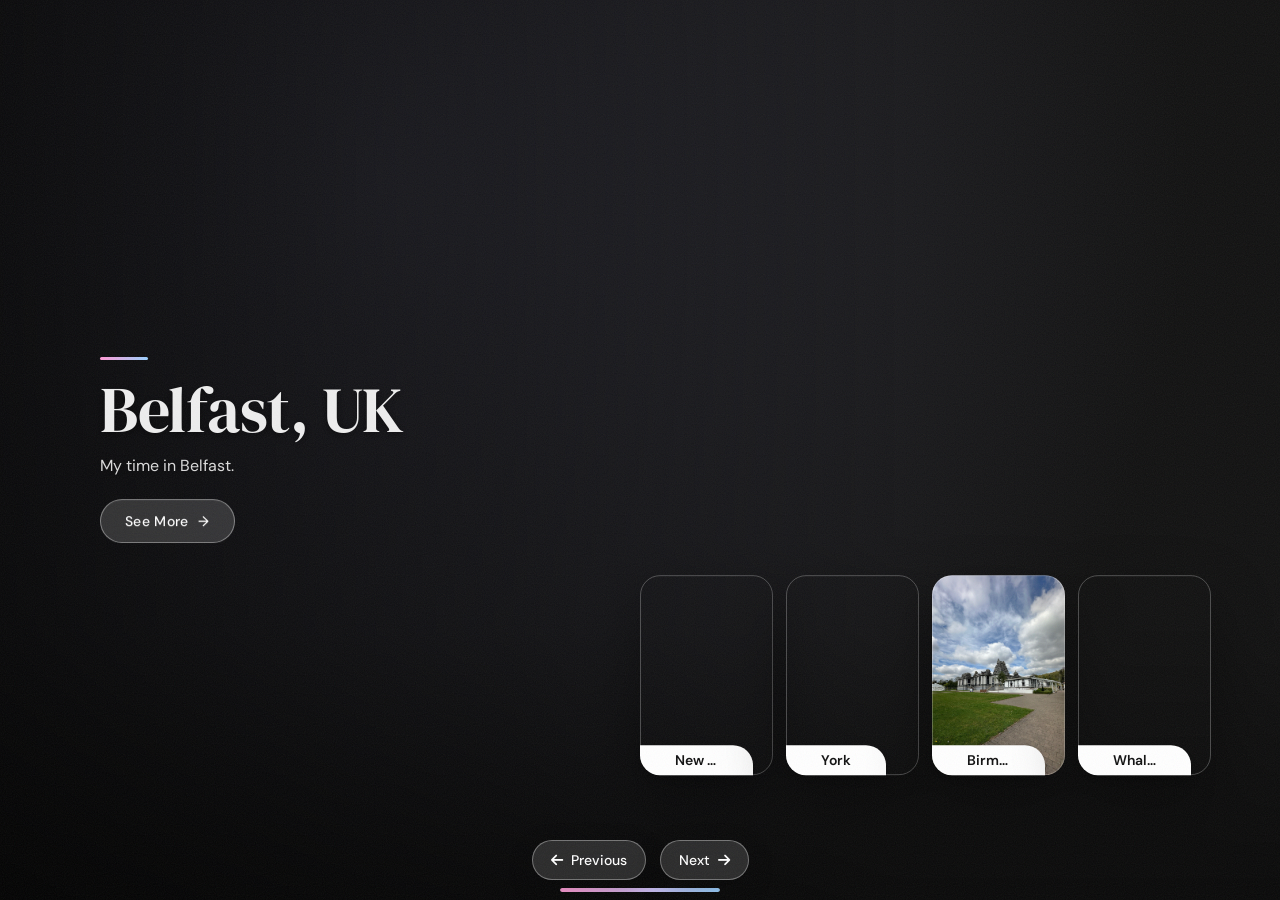
==== index.html @ 1d0b523c "Add files via upload" ====
<!DOCTYPE html>
<html lang="en">
<head>
    <meta charset="UTF-8">
    <meta name="viewport" content="width=device-width, initial-scale=1.0">
    <title>Photo Gallery</title>
    <link rel="preconnect" href="https://fonts.googleapis.com">
    <link rel="preconnect" href="https://fonts.gstatic.com" crossorigin>
    <link href="https://fonts.googleapis.com/css2?family=DM+Sans:wght@400;500&family=DM+Serif+Display&display=swap" rel="stylesheet">
    <link rel="stylesheet" href="https://cdnjs.cloudflare.com/ajax/libs/font-awesome/6.4.0/css/all.min.css">
    <link rel="stylesheet" href="photo.css">
    <link rel="icon" type="image/x-icon" href="Zicon/Favicon.png">
</head>
<body>

    <div class="container">
        <div class="slide"></div>   <!-- filled by photo.js from places.js -->

        <div class="progress"><span></span></div>

        <div class="button">
            <button class="prev"><i class="fa-solid fa-arrow-left"></i> Previous</button>
            <button class="next">Next <i class="fa-solid fa-arrow-right"></i></button>
        </div>
    </div>

    <script src="places.js"></script>
    <script src="photo.js"></script>
---- photo.css ----
* { margin: 0; padding: 0; box-sizing: border-box; }

html, body { height: 100%; overflow: hidden; }

body {
    background: radial-gradient(circle at 30% 20%, #2a2a33, #111 70%);
    font-family: 'DM Sans', system-ui, sans-serif;
}

/* subtle film grain over everything */
body::after {
    content: '';
    position: fixed;
    inset: 0;
    pointer-events: none;
    z-index: 50;
    opacity: 0.07;
    background-image: url("data:image/svg+xml;utf8,%3Csvg xmlns='http://www.w3.org/2000/svg' width='160' height='160'%3E%3Cfilter id='n'%3E%3CfeTurbulence type='fractalNoise' baseFrequency='0.9' numOctaves='2' stitchTiles='stitch'/%3E%3C/filter%3E%3Crect width='100%25' height='100%25' filter='url(%23n)'/%3E%3C/svg%3E");
}

/* ---------- Layout ---------- */

/* Card size and spacing scale with the screen, so the row always fits */
.container {
    --w: min(200px, 10.4vw);
    --gap: min(20px, 1vw);
    --step: calc(var(--w) + var(--gap));
    --start: 50%;                      /* where the first small card begins */
    position: fixed;
    inset: 0;
    overflow: hidden;                  /* no scrollbars, ever */
}

/* small cards (default) */
.slide .item {
    position: absolute;
    top: 75%;
    width: var(--w);
    height: calc(var(--w) * 1.5);
    transform: translate(0, -50%);
    border-radius: 20px;
    background-size: cover;
    background-position: center;
    background-repeat: no-repeat;
    box-shadow: 0 25px 60px rgba(0, 0, 0, 0.45);
    outline: 1px solid rgba(255, 255, 255, 0.25);
    outline-offset: -1px;
    transition: 0.5s;
}
.slide .item:nth-child(n+3):hover { filter: brightness(1.12) saturate(1.1); }

/* items 1 and 2 are the full-screen slide (1 sits behind 2) */
.slide .item:nth-child(-n+2) {
    top: 0;
    left: 0;
    width: 100%;
    height: 100%;
    transform: translate(0, 0);
    border-radius: 0;
    outline: none;
    box-shadow: none;
}

.slide .item:nth-child(3)   { left: var(--start); }
.slide .item:nth-child(4)   { left: calc(var(--start) + var(--step)); }
.slide .item:nth-child(5)   { left: calc(var(--start) + var(--step) * 2); }
.slide .item:nth-child(6)   { left: calc(var(--start) + var(--step) * 3); }
.slide .item:nth-child(n+7) { left: calc(var(--start) + var(--step) * 4); opacity: 0; }

/* dark fades on the big slide: left side for the text, bottom for the buttons */
.slide .item:nth-child(2)::before {
    content: '';
    position: absolute;
    inset: 0;
    pointer-events: none;
    background:
        linear-gradient(0deg, rgba(0, 0, 0, 0.45) 0%, rgba(0, 0, 0, 0) 30%),
        linear-gradient(90deg, rgba(0, 0, 0, 0.65) 0%, rgba(0, 0, 0, 0.35) 40%, rgba(0, 0, 0, 0) 70%);
}

/* ---------- Text on the big slide ---------- */

.item .content {
    display: none;
    position: absolute;
    top: 50%;
    left: 100px;
    width: min(560px, 60vw);
    transform: translate(0, -50%);
    z-index: 1;
    color: #eee;
    text-shadow: 0 2px 8px rgba(0, 0, 0, 0.6);
}
.slide .item:nth-child(2) .content { display: block; }

.content .name {
    font-family: 'DM Serif Display', serif;
    font-size: clamp(40px, 5vw, 64px);
    line-height: 1.05;
    letter-spacing: -0.5px;
    opacity: 0;
    animation: animate 1s ease-in-out forwards;
}
/* small accent line above the title */
.content .name::before {
    content: '';
    display: block;
    width: 48px;
    height: 3px;
    margin-bottom: 16px;
    border-radius: 3px;
    background: linear-gradient(90deg, #ff9ad5, #9ad1ff);
}

.content .des {
    margin: 10px 0 20px;
    max-width: 340px;
    font-size: 16px;
    line-height: 1.6;
    color: rgba(255, 255, 255, 0.85);
    opacity: 0;
    animation: animate 1s ease-in-out 0.3s forwards;
}

/* "See More": glass pill */
.content button {
    padding: 12px 24px;
    border-radius: 30px;
    border: 1px solid rgba(255, 255, 255, 0.4);
    background: rgba(255, 255, 255, 0.16);
    color: #fff;
    font: 500 14px 'DM Sans', system-ui, sans-serif;
    letter-spacing: 0.3px;
    backdrop-filter: blur(14px);
    -webkit-backdrop-filter: blur(14px);
    cursor: pointer;
    opacity: 0;
    animation: animate 1s ease-in-out 0.6s forwards;
    transition: background 0.3s, color 0.3s;
}
.content button::after {
    content: '→';
    display: inline-block;
    margin-left: 10px;
    transition: margin-left 0.3s;
}
.content button:hover::after { margin-left: 16px; }

@keyframes animate {
    from { opacity: 0; transform: translate(0, 100px); filter: blur(33px); }
    to   { opacity: 1; transform: translate(0);        filter: blur(0); }
}

/* ---------- Place name bubble (inside each small card, bottom-left) ---------- */

.item .tag { display: none; }

.slide .item:nth-child(n+3) .tag {
    display: block;
    position: absolute;
    left: 0px;
    bottom: 0px;
    max-width: calc(100% - 20px);
    padding: 6px 35px;
    border-radius: 0px 20px;
    background: #fff;
    color: #111;
    font-size: 14px;
    font-weight: 600;
    white-space: nowrap;
    overflow: hidden;
    text-overflow: ellipsis;
    box-shadow: 0 4px 14px rgba(0, 0, 0, 0.25);
}

/* ---------- Previous / Next ---------- */

.button {
    position: absolute;
    bottom: 20px;
    width: 100%;
    text-align: center;
    z-index: 10;
}
.button button {
    display: inline-flex;
    align-items: center;
    gap: 8px;
    height: 40px;
    padding: 0 18px;
    margin: 0 5px;
    border-radius: 20px;
    border: 1px solid rgba(255, 255, 255, 0.35);
    background: rgba(255, 255, 255, 0.14);
    color: #fff;
    font: 500 14px 'DM Sans', system-ui, sans-serif;
    backdrop-filter: blur(14px);
    -webkit-backdrop-filter: blur(14px);
    box-shadow: 0 8px 24px rgba(0, 0, 0, 0.25);
    cursor: pointer;
    transition: 0.3s;
}
.button button:hover,
.content button:hover { background: #fff; color: #111; }

/* ---------- Auto-switch progress bar (small pill under the buttons) ---------- */

.progress {
    position: absolute;
    left: 50%;
    bottom: 8px;
    width: min(160px, 40vw);
    height: 4px;
    transform: translateX(-50%);
    border-radius: 4px;
    overflow: hidden;
    background: rgba(255, 255, 255, 0.22);
    backdrop-filter: blur(6px);
    -webkit-backdrop-filter: blur(6px);
    z-index: 10;
}
.progress span {
    display: block;
    height: 100%;
    width: 0;
    border-radius: 4px;
    background: linear-gradient(90deg, #ff9ad5, #9ad1ff);
    box-shadow: 0 0 10px rgba(154, 209, 255, 0.7);
}
@keyframes progress { from { width: 0; } to { width: 100%; } }

/* ---------- Phones and small tablets ---------- */

@media (max-width: 900px) {
    .container { --w: 28vw; --gap: 3vw; --start: 4vw; }

    .slide .item { border-radius: 14px; }
    .slide .item:nth-child(n+6) { opacity: 0; }      /* 3 cards visible */

    .item .content { left: 24px; top: 38%; width: calc(100% - 48px); }
    .content .name { font-size: clamp(30px, 9vw, 48px); }
    .content .des { font-size: 14px; max-width: 280px; }
    .content button { padding: 10px 20px; font-size: 13px; }

    .slide .item:nth-child(n+3) .tag { left: 7px; bottom: 7px; padding: 4px 9px; font-size: 11px; }

    .button { bottom: 16px; }
    .button button { height: 36px; padding: 0 14px; font-size: 13px; }
}

/* respect people who turn animations off */
@media (prefers-reduced-motion: reduce) {
    .slide .item, .content .name, .content .des, .content button { transition: none; animation-duration: 0.01s; }
}
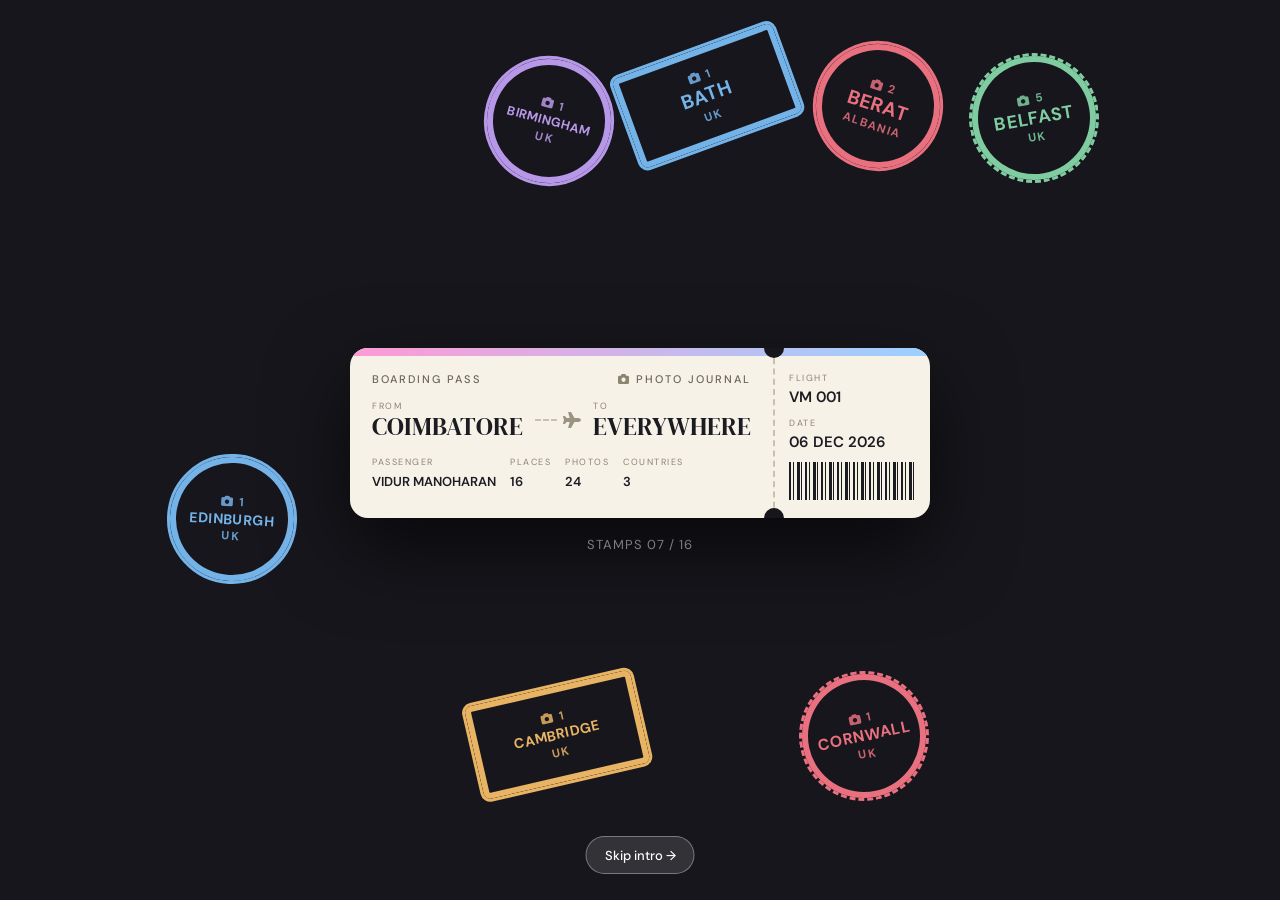
==== commit 5e909b68: "Add files via upload" ====
--- a/index.html
+++ b/index.html
@@ -8,12 +8,16 @@
     <link rel="preconnect" href="https://fonts.gstatic.com" crossorigin>
     <link href="https://fonts.googleapis.com/css2?family=DM+Sans:wght@400;500&family=DM+Serif+Display&display=swap" rel="stylesheet">
     <link rel="stylesheet" href="https://cdnjs.cloudflare.com/ajax/libs/font-awesome/6.4.0/css/all.min.css">
-    <link rel="stylesheet" href="photo.css">
-    <link rel="icon" type="image/x-icon" href="Zicon/Favicon.png">
+    <link rel="stylesheet" href="photo.css?v=2">
+    <link rel="stylesheet" href="intro.css?v=2">    <!-- INTRO (delete to turn off) -->
+    <link rel="stylesheet" href="fade.css?v=2">     <!-- PAGE TRANSITION (delete to turn off) -->
 </head>
 <body>
 
     <div class="container">
+        <!-- MAP BUTTON (delete this line to turn off) -->
+        <a class="map-link" href="map.html"><i class="fa-solid fa-map-location-dot"></i> Map view</a>
+
         <div class="slide"></div>   <!-- filled by photo.js from places.js -->
 
         <div class="progress"><span></span></div>
@@ -24,5 +28,10 @@
         </div>
     </div>
 
-    <script src="places.js"></script>
-    <script src="photo.js"></script>
+    <script src="places.js?v=2"></script>
+    <script src="fade.js?v=2"></script>             <!-- PAGE TRANSITION (delete to turn off) -->
+    <script src="imgfix.js?v=2"></script>
+    <script src="intro.js?v=2"></script>            <!-- INTRO (delete to turn off) -->
+    <script src="photo.js?v=2"></script>
+</body>
+</html>
--- a/intro.css
+++ b/intro.css
@@ -0,0 +1,230 @@
+/* INTRO (boarding pass + passport stamps)
+   To turn it off: delete intro.css + intro.js and the 2 lines marked INTRO in the slider HTML. */
+
+#intro {
+    position: fixed;
+    inset: 0;
+    z-index: 100;
+    display: flex;
+    align-items: center;
+    justify-content: center;
+    background: #16161c;
+    overflow: hidden;
+    font-family: 'DM Sans', system-ui, sans-serif;
+    transition: opacity 0.9s ease 0.15s;
+}
+#intro.leave { opacity: 0; pointer-events: none; }
+
+/* hold the slider's text animations until the intro is finished */
+.intro-on .content .name,
+.intro-on .content .des,
+.intro-on .content button { animation-play-state: paused !important; }
+
+/* ---------- Pass ---------- */
+
+.intro-wrap {
+    position: relative;
+    z-index: 1;
+    display: flex;
+    flex-direction: column;
+    align-items: center;
+    gap: 18px;
+    transition: transform 0.9s cubic-bezier(0.7, 0, 0.3, 1);
+}
+#intro.leave .intro-wrap { transform: translateY(-120vh) rotate(-5deg); }
+.intro-wrap.bump { animation: bump 0.18s ease; }
+@keyframes bump { 50% { transform: translateY(4px); } }
+
+.pass {
+    position: relative;
+    display: flex;
+    width: min(92vw, 580px);
+    overflow: hidden;
+    border-radius: 18px;
+    background: #f7f2e8;
+    color: #1b1b22;
+    box-shadow: 0 30px 80px rgba(0, 0, 0, 0.6);
+    animation: passIn 0.8s cubic-bezier(0.2, 0.8, 0.2, 1) backwards;
+}
+.pass::before {                      /* gradient stripe */
+    content: '';
+    position: absolute;
+    left: 0; right: 0; top: 0;
+    height: 8px;
+    background: linear-gradient(90deg, #ff9ad5, #9ad1ff);
+}
+@keyframes passIn {
+    from { opacity: 0; transform: translateY(60px) rotate(-4deg) scale(0.95); }
+}
+
+.pass-main { flex: 1; min-width: 0; padding: 24px 22px 20px; }
+.pass-head {
+    display: flex;
+    justify-content: space-between;
+    align-items: center;
+    font-size: 11px;
+    font-weight: 500;
+    letter-spacing: 2px;
+    color: #6b6659;
+}
+.route { display: flex; align-items: center; gap: 12px; margin: 14px 0 16px; }
+.route small, .meta small, .pass-stub small {
+    display: block;
+    margin-bottom: 2px;
+    font-size: 9px;
+    letter-spacing: 1.5px;
+    color: #8a8472;
+}
+.route b {
+    font-family: 'DM Serif Display', serif;
+    font-weight: 400;
+    font-size: clamp(17px, 4.2vw, 25px);
+    line-height: 1;
+}
+.route .fly { flex: 1; min-width: 18px; display: flex; align-items: center; gap: 6px; color: #9a9380; }
+.route .fly::before { content: ''; flex: 1; border-top: 2px dashed #c9c0ad; }
+
+.meta { display: grid; grid-template-columns: repeat(4, auto); gap: 8px 14px; justify-content: start; }
+.meta b { font-size: 13px; font-weight: 600; white-space: nowrap; }
+
+.pass-stub {
+    position: relative;
+    display: flex;
+    flex-direction: column;
+    justify-content: space-between;
+    gap: 10px;
+    width: 27%;
+    padding: 24px 14px 18px;
+    border-left: 2px dashed #c9c0ad;
+}
+.pass-stub::before, .pass-stub::after {      /* ticket notches */
+    content: '';
+    position: absolute;
+    left: -11px;
+    width: 20px;
+    height: 20px;
+    border-radius: 50%;
+    background: #16161c;
+}
+.pass-stub::before { top: -10px; }
+.pass-stub::after { bottom: -10px; }
+.pass-stub b { font-size: 15px; font-weight: 600; }
+.barcode {
+    height: 38px;
+    background: repeating-linear-gradient(90deg,
+        #1b1b22 0 2px, transparent 2px 4px,
+        #1b1b22 4px 5px, transparent 5px 8px,
+        #1b1b22 8px 11px, transparent 11px 12px,
+        #1b1b22 12px 13px, transparent 13px 16px);
+}
+
+.status { font-size: 13px; letter-spacing: 1px; color: rgba(255, 255, 255, 0.7); font-variant-numeric: tabular-nums; }
+
+/* ---------- Stamps ---------- */
+
+.stamps {
+    position: absolute;
+    inset: 0;
+    z-index: 2;
+    pointer-events: none;
+    transition: transform 0.9s cubic-bezier(0.7, 0, 0.3, 1) 0.05s;
+}
+#intro.leave .stamps { transform: translateY(-120vh); }
+
+.stamp {
+    position: absolute;
+    display: flex;
+    flex-direction: column;
+    align-items: center;
+    justify-content: center;
+    gap: 2px;
+    width: var(--s);
+    height: var(--s);
+    border: 3px solid var(--c);
+    border-radius: 50%;
+    box-shadow: inset 0 0 0 4px transparent, inset 0 0 0 6px var(--c);
+    color: var(--c);
+    font-weight: 700;
+    text-align: center;
+    text-transform: uppercase;
+    letter-spacing: 0.5px;
+    opacity: 0.9;
+    transform: translate(-50%, -50%) rotate(var(--r));
+    animation: stampIn 0.35s cubic-bezier(0.2, 1.4, 0.4, 1) backwards;
+}
+.stamp.rect { width: calc(var(--s) * 1.35); height: calc(var(--s) * 0.78); border-radius: 10px; }
+.stamp.dash { border-style: dashed; }
+.stamp small, .stamp span { font-size: calc(var(--s) * 0.09); letter-spacing: 1.5px; opacity: 0.85; }
+.stamp b { max-width: 100%; padding: 0 6px; line-height: 1.05; }
+@keyframes stampIn {
+    from { opacity: 0; transform: translate(-50%, -50%) rotate(var(--r)) scale(2.6); }
+    60%  { opacity: 0.95; }
+}
+
+/* ---------- Photographer touches: viewfinder + flash ---------- */
+
+.pass-head em { font-style: normal; }
+.pass-head i { color: #8a8472; }
+
+.vf {
+    position: absolute;
+    inset: 26px;
+    z-index: 3;
+    pointer-events: none;
+    opacity: 0;
+    transition: opacity 0.25s;
+}
+#intro.focus .vf { opacity: 1; }
+.vf > i { position: absolute; width: 38px; height: 38px; border: 0 solid rgba(255, 255, 255, 0.9); }
+.vf > i:nth-child(1) { top: 0; left: 0; border-top-width: 3px; border-left-width: 3px; }
+.vf > i:nth-child(2) { top: 0; right: 0; border-top-width: 3px; border-right-width: 3px; }
+.vf > i:nth-child(3) { bottom: 0; left: 0; border-bottom-width: 3px; border-left-width: 3px; }
+.vf > i:nth-child(4) { bottom: 0; right: 0; border-bottom-width: 3px; border-right-width: 3px; }
+.vf > span {
+    position: absolute;
+    top: 8px;
+    left: 54px;
+    font: 500 12px/1 'DM Sans', ui-monospace, monospace;
+    letter-spacing: 1.5px;
+    color: rgba(255, 255, 255, 0.9);
+}
+
+.intro-flash {
+    position: fixed;
+    inset: 0;
+    z-index: 101;
+    background: #fff;
+    pointer-events: none;
+    animation: flash 0.7s ease-out forwards;
+}
+@keyframes flash { from { opacity: 1; } to { opacity: 0; } }
+
+/* ---------- Skip ---------- */
+
+.skip {
+    position: absolute;
+    bottom: 26px;
+    left: 50%;
+    z-index: 4;
+    transform: translateX(-50%);
+    height: 38px;
+    padding: 0 18px;
+    border-radius: 20px;
+    border: 1px solid rgba(255, 255, 255, 0.35);
+    background: rgba(255, 255, 255, 0.12);
+    color: #fff;
+    font: 500 13px 'DM Sans', system-ui, sans-serif;
+    cursor: pointer;
+    transition: 0.3s;
+}
+.skip:hover { background: #fff; color: #111; }
+
+@media (max-width: 520px) {
+    .pass-head em { display: none; }
+    .route b { font-size: 14px; }
+    .vf > span { display: none; }
+    .route { gap: 8px; }
+    .meta { grid-template-columns: repeat(2, auto); }
+    .pass-main { padding: 22px 14px 16px; }
+    .pass-stub { width: 30%; padding: 22px 10px 14px; }
+}
